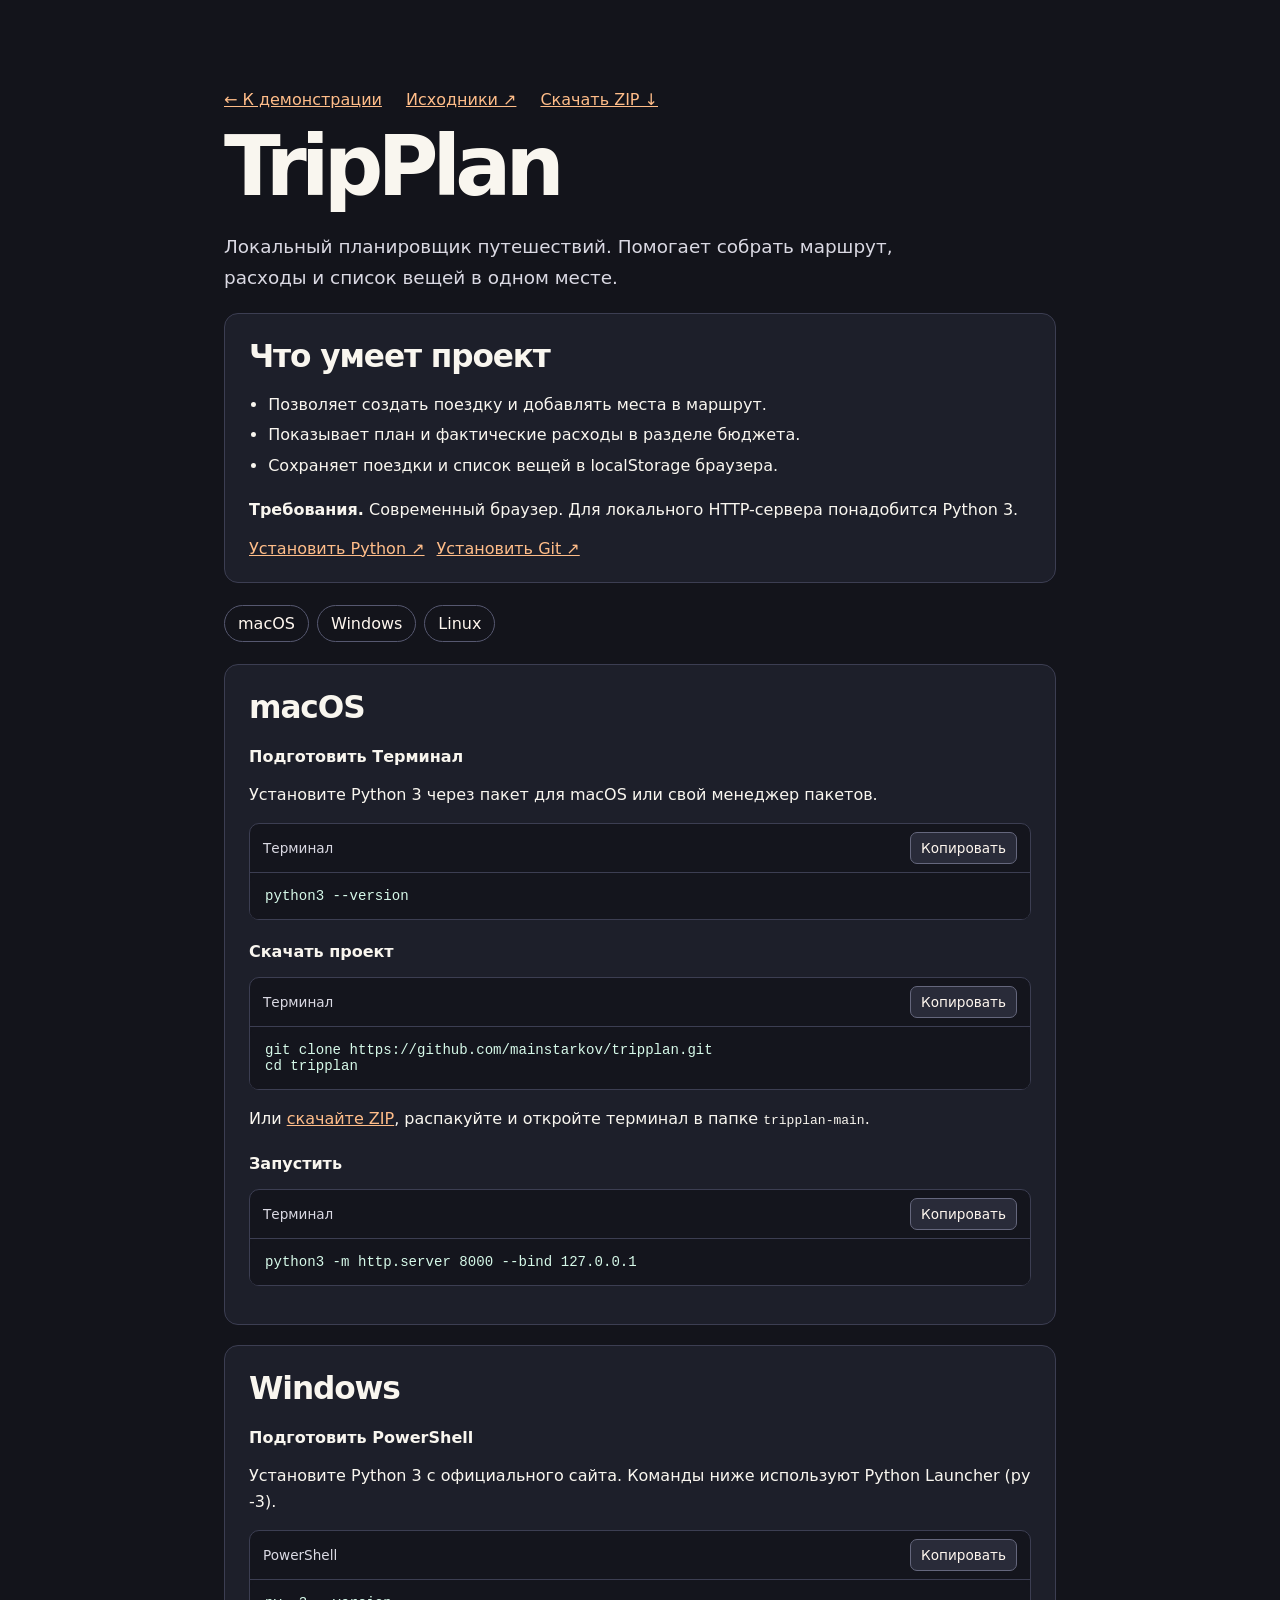
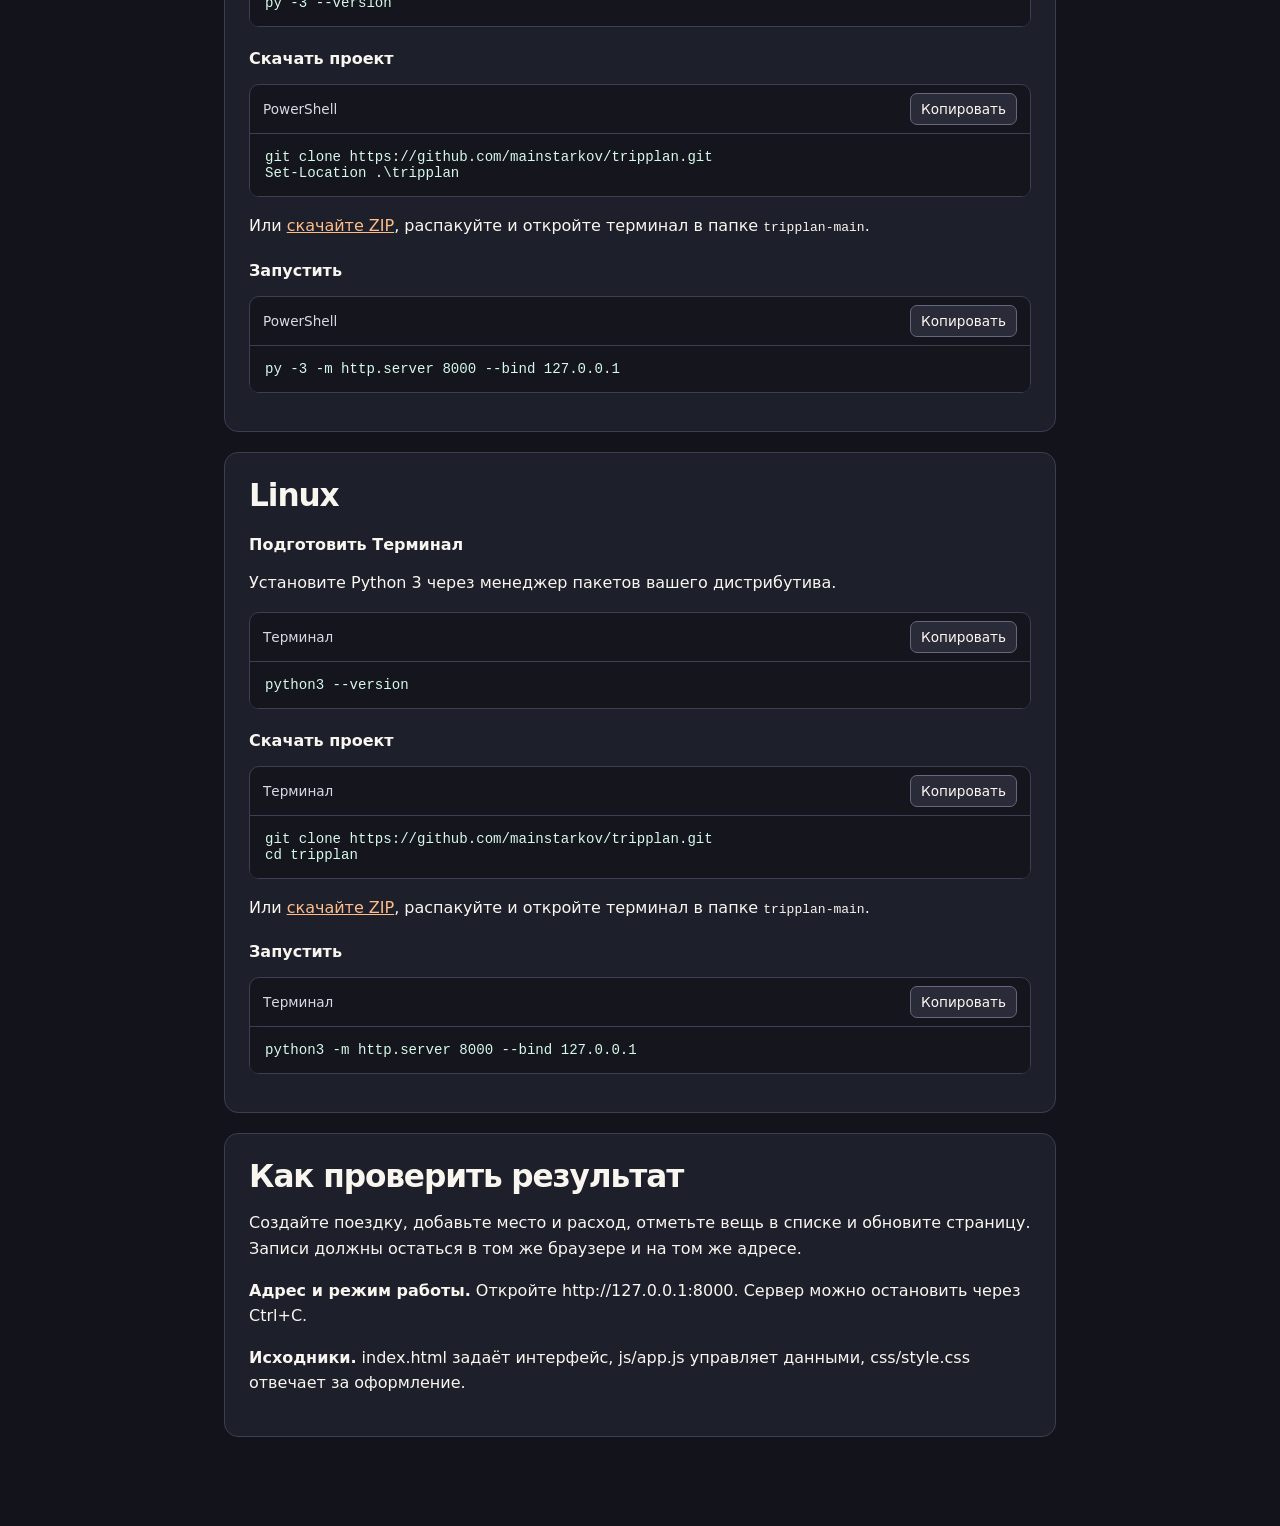
==== start.html @ 9256cdc4 "docs: publish setup guides for macOS, Windows, and Linux" ====
<!doctype html>
<html lang="ru">
<head><meta charset="utf-8"><meta name="viewport" content="width=device-width, initial-scale=1">
<title>TripPlan · Установка и запуск</title><style>
:root{color-scheme:dark;font-family:system-ui,sans-serif;background:#13141b;color:#f9f6ef}
*{box-sizing:border-box}body{margin:0}.wrap{max-width:880px;margin:auto;padding:clamp(28px,8vw,90px) 24px}
h1{font-size:clamp(2.5rem,8vw,5.2rem);line-height:1;letter-spacing:-.07em;overflow-wrap:anywhere;margin:16px 0 24px}
h2{font-size:1.1rem;margin:0}.lead{max-width:63ch;color:#dad9e3;font-size:1.15rem;line-height:1.65}
a{color:#ffbd89}.top{display:flex;gap:24px;flex-wrap:wrap}.box{padding:24px;margin-top:20px;background:#1d1f2a;border:1px solid #3c3e52;border-radius:14px}
pre{background:#14151d;padding:15px;border-radius:8px;white-space:pre-wrap;overflow-wrap:anywhere;color:#d6f9e9}
ul{padding-left:1.2rem;line-height:1.9}.list{display:grid;grid-template-columns:repeat(auto-fit,minmax(min(100%,220px),1fr));gap:10px;padding:0;list-style:none}.list a{display:block;background:#1d1f2a;border:1px solid #3c3e52;padding:10px 14px;border-radius:9px}

html{scroll-behavior:smooth}.os-links{display:flex;gap:8px;flex-wrap:wrap;margin:22px 0}.os-links a{border:1px solid #565870;padding:8px 13px;border-radius:99px;text-decoration:none;color:#fff7ef}.os-links a:hover,.os-links a:focus-visible{border-color:#ffbd89;color:#ffbd89}.box{scroll-margin-top:12px}.box p{line-height:1.6}.box h2{font-size:clamp(1.4rem,4vw,1.95rem);letter-spacing:-.035em}.box h3{margin-top:22px;font-size:1rem}.snippet{background:#14151d;border:1px solid #3c3e52;border-radius:10px;margin:14px 0}.snippet-head{padding:8px 13px;display:flex;align-items:center;justify-content:space-between;gap:10px;border-bottom:1px solid #3c3e52;color:#dad9e3;font-size:.82rem}.snippet-head button{cursor:pointer;background:#292b39;color:#fff7ef;padding:6px 9px;border:1px solid #565870;border-radius:6px;font:inherit}.snippet-head button:focus-visible{outline:2px solid #ffbd89;outline-offset:2px}.snippet pre{margin:0;font-size:.88rem}.note{color:#dad9e3}.status-copy:empty{display:none}.status-copy{position:sticky;bottom:14px;width:max-content;max-width:100%;background:#222533;border:1px solid #6b6d86;border-radius:8px;padding:8px 12px}.tag{font-family:ui-monospace,monospace;color:#9ee4c5}.zip{white-space:nowrap}@media(prefers-reduced-motion:reduce){html{scroll-behavior:auto}}

.guide-code{background:#14151d;border:1px solid #3c3e52;border-radius:10px;margin:14px 0}.code-head{display:flex;align-items:center;justify-content:space-between;gap:10px;border-bottom:1px solid #3c3e52;padding:8px 13px;color:#dad9e3;font-size:.85rem}.code-head button{font:inherit;border:1px solid #65677d;background:#292b39;color:#fff7ef;border-radius:7px;padding:7px 10px;cursor:pointer}.guide-code pre{margin:0;font-size:.88rem}.box p{overflow-wrap:anywhere}.tool-links{display:flex;gap:12px;flex-wrap:wrap}.status-copy{z-index:2}</style></head>
<body><main class="wrap">
<nav class="top" aria-label="Проект"><a href="https://mainstarkov.github.io/tripplan/">← К демонстрации</a><a href="https://github.com/mainstarkov/tripplan">Исходники ↗</a><a href="https://github.com/mainstarkov/tripplan/archive/refs/heads/main.zip">Скачать ZIP ↓</a></nav>
<h1>TripPlan</h1>
<p class="lead">Локальный планировщик путешествий. Помогает собрать маршрут, расходы и список вещей в одном месте.</p>
<section class="box" aria-label="Описание проекта"><h2>Что умеет проект</h2><ul><li>Позволяет создать поездку и добавлять места в маршрут.</li><li>Показывает план и фактические расходы в разделе бюджета.</li><li>Сохраняет поездки и список вещей в localStorage браузера.</li></ul>
<p><strong>Требования.</strong> Современный браузер. Для локального HTTP-сервера понадобится Python 3.</p>
<div class="tool-links"><a href="https://www.python.org/downloads/">Установить Python ↗</a><a href="https://git-scm.com/install/">Установить Git ↗</a></div>
</section>
<nav class="os-links" aria-label="Операционная система"><a href="#macos">macOS</a><a href="#windows">Windows</a><a href="#linux">Linux</a></nav>
<section class="box" id="macos">
<h2>macOS</h2>
<h3>Подготовить Терминал</h3><p>Установите Python 3 через пакет для macOS или свой менеджер пакетов.</p><div class="guide-code"><div class="code-head"><span>Терминал</span></div><pre><code>python3 --version</code></pre></div>
<h3>Скачать проект</h3><div class="guide-code"><div class="code-head"><span>Терминал</span></div><pre><code>git clone https://github.com/mainstarkov/tripplan.git
cd tripplan</code></pre></div>
<p>Или <a href="https://github.com/mainstarkov/tripplan/archive/refs/heads/main.zip">скачайте ZIP</a>, распакуйте и откройте терминал в папке <code>tripplan-main</code>.</p>
<h3>Запустить</h3><div class="guide-code"><div class="code-head"><span>Терминал</span></div><pre><code>python3 -m http.server 8000 --bind 127.0.0.1</code></pre></div>

</section><section class="box" id="windows">
<h2>Windows</h2>
<h3>Подготовить PowerShell</h3><p>Установите Python 3 с официального сайта. Команды ниже используют Python Launcher (py -3).</p><div class="guide-code"><div class="code-head"><span>PowerShell</span></div><pre><code>py -3 --version</code></pre></div>
<h3>Скачать проект</h3><div class="guide-code"><div class="code-head"><span>PowerShell</span></div><pre><code>git clone https://github.com/mainstarkov/tripplan.git
Set-Location .\tripplan</code></pre></div>
<p>Или <a href="https://github.com/mainstarkov/tripplan/archive/refs/heads/main.zip">скачайте ZIP</a>, распакуйте и откройте терминал в папке <code>tripplan-main</code>.</p>
<h3>Запустить</h3><div class="guide-code"><div class="code-head"><span>PowerShell</span></div><pre><code>py -3 -m http.server 8000 --bind 127.0.0.1</code></pre></div>

</section><section class="box" id="linux">
<h2>Linux</h2>
<h3>Подготовить Терминал</h3><p>Установите Python 3 через менеджер пакетов вашего дистрибутива.</p><div class="guide-code"><div class="code-head"><span>Терминал</span></div><pre><code>python3 --version</code></pre></div>
<h3>Скачать проект</h3><div class="guide-code"><div class="code-head"><span>Терминал</span></div><pre><code>git clone https://github.com/mainstarkov/tripplan.git
cd tripplan</code></pre></div>
<p>Или <a href="https://github.com/mainstarkov/tripplan/archive/refs/heads/main.zip">скачайте ZIP</a>, распакуйте и откройте терминал в папке <code>tripplan-main</code>.</p>
<h3>Запустить</h3><div class="guide-code"><div class="code-head"><span>Терминал</span></div><pre><code>python3 -m http.server 8000 --bind 127.0.0.1</code></pre></div>

</section>
<section class="box"><h2>Как проверить результат</h2><p>Создайте поездку, добавьте место и расход, отметьте вещь в списке и обновите страницу. Записи должны остаться в том же браузере и на том же адресе.</p>
<p><strong>Адрес и режим работы.</strong> Откройте http://127.0.0.1:8000. Сервер можно остановить через Ctrl+C.</p>
<p><strong>Исходники.</strong> index.html задаёт интерфейс, js/app.js управляет данными, css/style.css отвечает за оформление.</p>
</section><p class="status-copy" id="copy-status" role="status"></p>
</main><script>
const guideStatus = document.querySelector("#copy-status");
if (navigator.clipboard) {
  let hide;
  for (const block of document.querySelectorAll(".guide-code")) {
    const button = document.createElement("button");
    button.type = "button";
    button.textContent = "Копировать";
    button.addEventListener("click", async () => {
      try {
        await navigator.clipboard.writeText(block.querySelector("code").textContent);
        guideStatus.textContent = "Команды скопированы.";
      } catch {
        guideStatus.textContent = "Выделите и скопируйте команды вручную.";
      }
      clearTimeout(hide);
      hide = setTimeout(() => { guideStatus.textContent = ""; }, 2200);
    });
    block.querySelector(".code-head").append(button);
  }
}
</script></body></html>
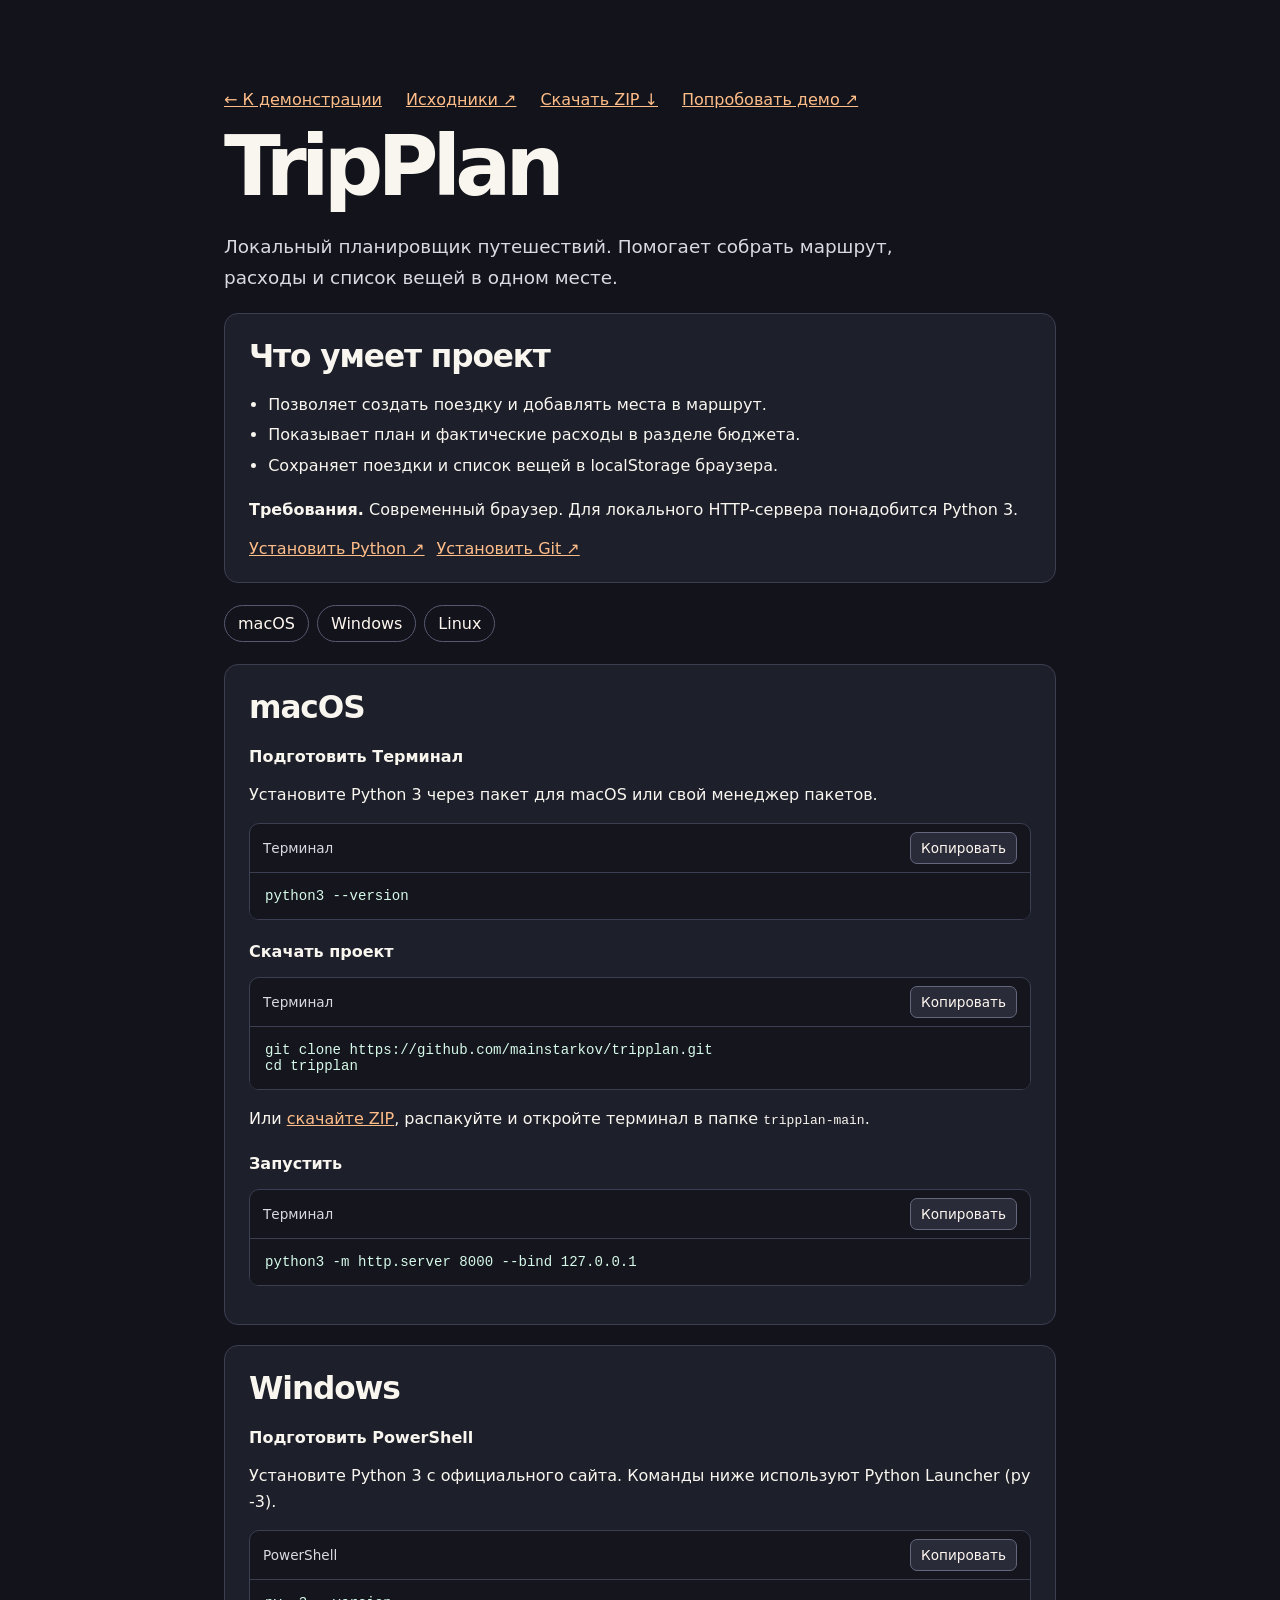
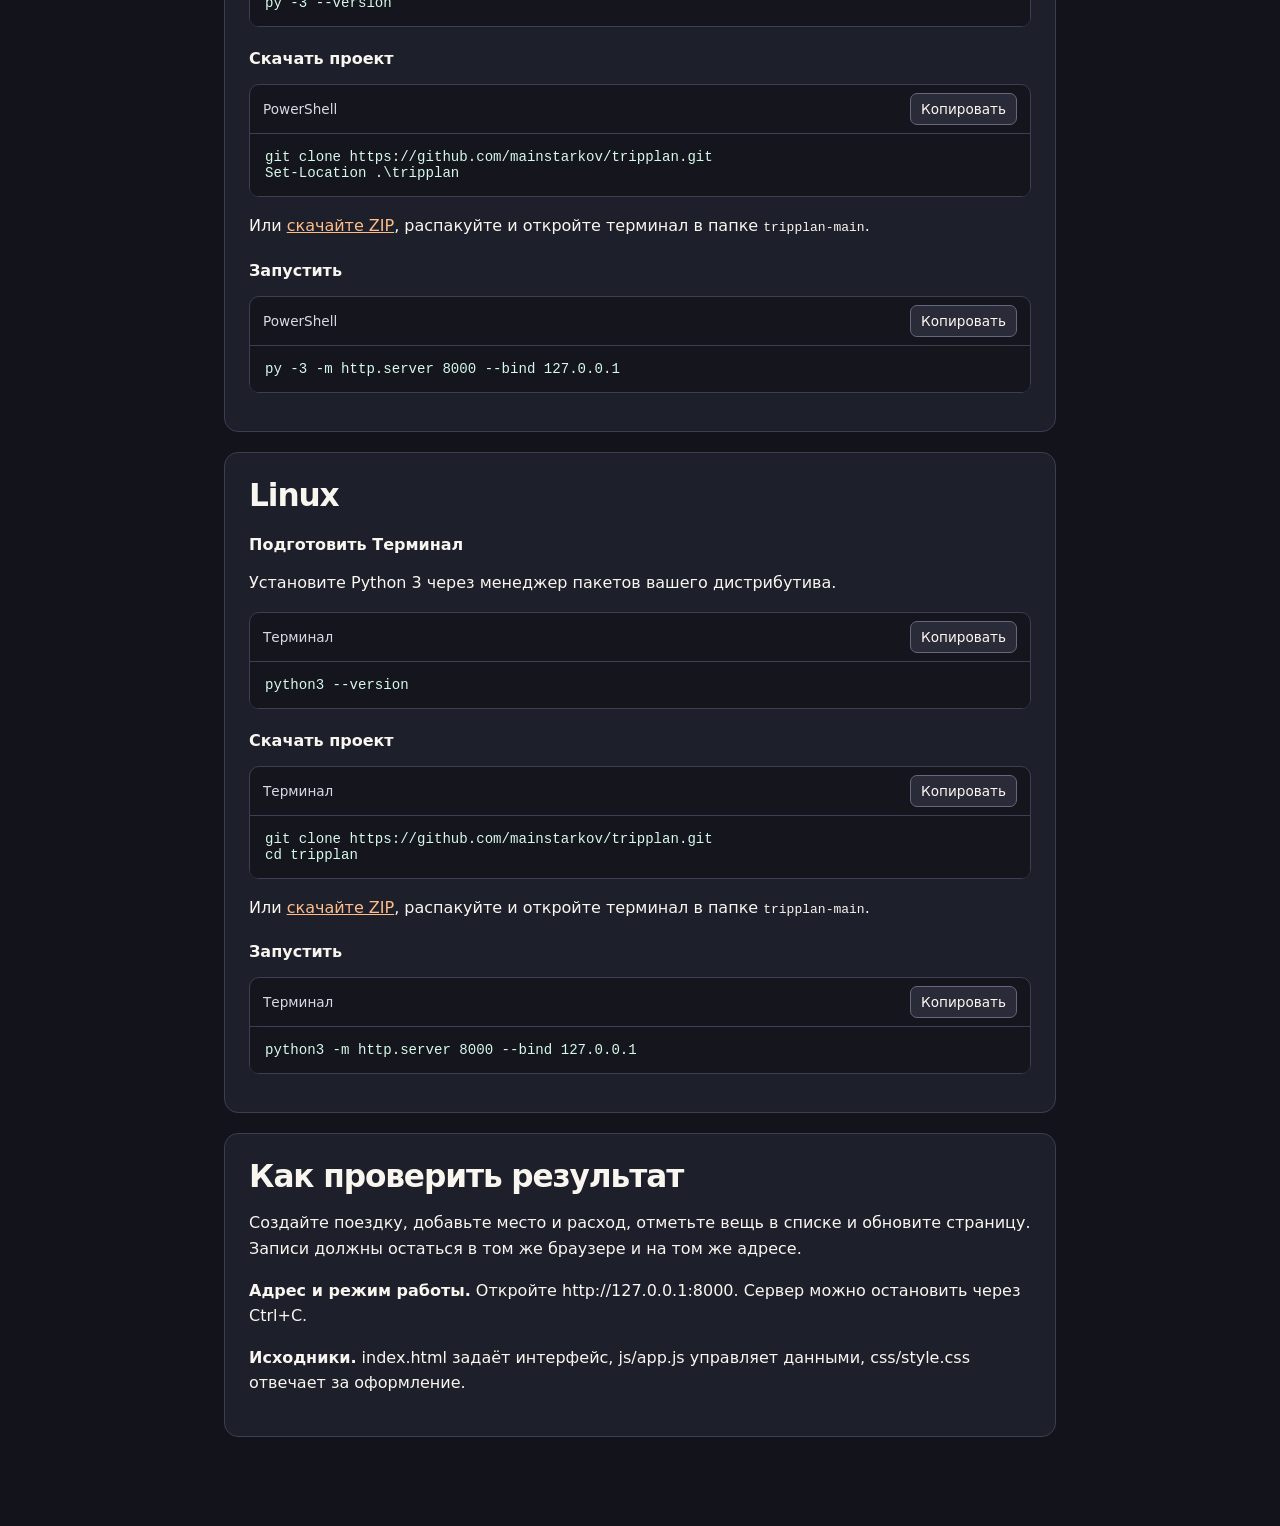
==== commit 530ced4c: "feat: link interactive project demos" ====
--- a/start.html
+++ b/start.html
@@ -14,7 +14,7 @@
 
 .guide-code{background:#14151d;border:1px solid #3c3e52;border-radius:10px;margin:14px 0}.code-head{display:flex;align-items:center;justify-content:space-between;gap:10px;border-bottom:1px solid #3c3e52;padding:8px 13px;color:#dad9e3;font-size:.85rem}.code-head button{font:inherit;border:1px solid #65677d;background:#292b39;color:#fff7ef;border-radius:7px;padding:7px 10px;cursor:pointer}.guide-code pre{margin:0;font-size:.88rem}.box p{overflow-wrap:anywhere}.tool-links{display:flex;gap:12px;flex-wrap:wrap}.status-copy{z-index:2}</style></head>
 <body><main class="wrap">
-<nav class="top" aria-label="Проект"><a href="https://mainstarkov.github.io/tripplan/">← К демонстрации</a><a href="https://github.com/mainstarkov/tripplan">Исходники ↗</a><a href="https://github.com/mainstarkov/tripplan/archive/refs/heads/main.zip">Скачать ZIP ↓</a></nav>
+<nav class="top" aria-label="Проект"><a href="https://mainstarkov.github.io/tripplan/">← К демонстрации</a><a href="https://github.com/mainstarkov/tripplan">Исходники ↗</a><a href="https://github.com/mainstarkov/tripplan/archive/refs/heads/main.zip">Скачать ZIP ↓</a> <a href="https://mainstarkov.github.io/tripplan/">Попробовать демо ↗</a></nav>
 <h1>TripPlan</h1>
 <p class="lead">Локальный планировщик путешествий. Помогает собрать маршрут, расходы и список вещей в одном месте.</p>
 <section class="box" aria-label="Описание проекта"><h2>Что умеет проект</h2><ul><li>Позволяет создать поездку и добавлять места в маршрут.</li><li>Показывает план и фактические расходы в разделе бюджета.</li><li>Сохраняет поездки и список вещей в localStorage браузера.</li></ul>
